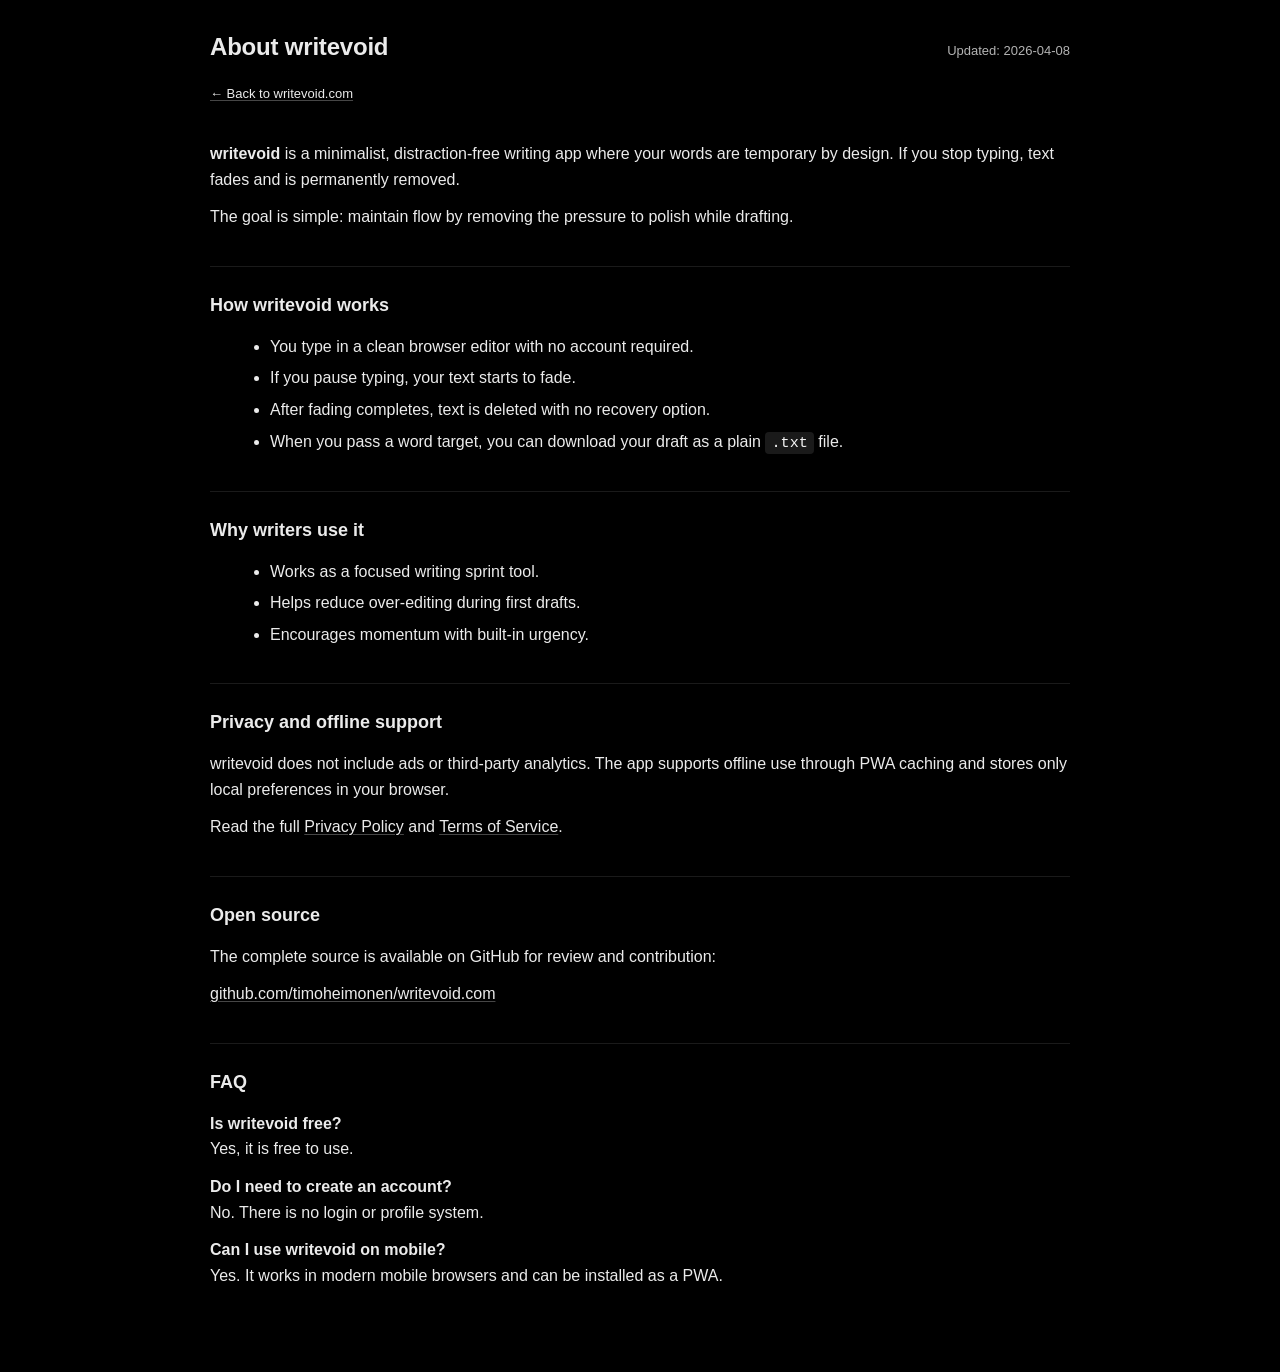
==== public/about.html @ 01dd96e9 "Version 1.0.8" ====
<!--
MIT License

Copyright (c) 2026 Timo Heimonen <timo.heimonen@proton.me>

Permission is hereby granted, free of charge, to any person obtaining a copy
of this software and associated documentation files (the "Software"), to deal
in the Software without restriction, including without limitation the rights
to use, copy, modify, merge, publish, distribute, sublicense, and/or sell
copies of the Software, and to permit persons to whom the Software is
furnished to do so, subject to the following conditions:

The above copyright notice and this permission notice shall be included in all
copies or substantial portions of the Software.

THE SOFTWARE IS PROVIDED "AS IS", WITHOUT WARRANTY OF ANY KIND, EXPRESS OR
IMPLIED, INCLUDING BUT NOT LIMITED TO THE WARRANTIES OF MERCHANTABILITY,
FITNESS FOR A PARTICULAR PURPOSE AND NONINFRINGEMENT. IN NO EVENT SHALL THE
AUTHORS OR COPYRIGHT HOLDERS BE LIABLE FOR ANY CLAIM, DAMAGES OR OTHER
LIABILITY, WHETHER IN AN ACTION OF CONTRACT, TORT OR OTHERWISE, ARISING FROM,
OUT OF OR IN CONNECTION WITH THE SOFTWARE OR THE USE OR OTHER DEALINGS IN THE
SOFTWARE.
-->
<!doctype html>
<html lang="en">

<head>
  <meta charset="utf-8">
  <meta name="viewport" content="width=device-width, initial-scale=1">
  <title>About writevoid - minimalist distraction-free writing app</title>
  <meta name="description"
    content="About writevoid: a minimalist distraction-free writing app where text fades if you stop typing. Works offline, open source, no analytics.">
  <meta name="robots" content="index, follow, max-snippet:-1, max-image-preview:large, max-video-preview:-1">
  <link rel="canonical" href="https://writevoid.com/about.html">
  <meta property="og:title" content="About writevoid - minimalist distraction-free writing app">
  <meta property="og:description"
    content="About writevoid: a minimalist distraction-free writing app where text fades if you stop typing. Works offline, open source, no analytics.">
  <meta property="og:type" content="article">
  <meta property="og:url" content="https://writevoid.com/about.html">
  <meta property="og:image" content="https://writevoid.com/icons/og-image.png">
  <meta property="og:image:alt" content="writevoid editor interface with minimalist writing canvas">
  <meta name="twitter:card" content="summary_large_image">
  <meta name="twitter:title" content="About writevoid - minimalist distraction-free writing app">
  <meta name="twitter:description"
    content="About writevoid: a minimalist distraction-free writing app where text fades if you stop typing. Works offline, open source, no analytics.">
  <meta name="twitter:image" content="https://writevoid.com/icons/og-image.png">
  <meta name="twitter:image:alt" content="writevoid editor interface with minimalist writing canvas">
  <script type="application/ld+json">
    {
      "@context": "https://schema.org",
      "@graph": [
        {
          "@type": "WebPage",
          "name": "About writevoid",
          "url": "https://writevoid.com/about.html",
          "description": "About writevoid: a minimalist distraction-free writing app where text fades if you stop typing.",
          "isPartOf": {
            "@type": "WebSite",
            "name": "writevoid",
            "url": "https://writevoid.com/"
          }
        },
        {
          "@type": "FAQPage",
          "mainEntity": [
            {
              "@type": "Question",
              "name": "What is writevoid?",
              "acceptedAnswer": {
                "@type": "Answer",
                "text": "writevoid is a browser-based minimalist writing app where text starts to fade and then disappears if you stop typing."
              }
            },
            {
              "@type": "Question",
              "name": "Is writevoid a distraction-free writing app?",
              "acceptedAnswer": {
                "@type": "Answer",
                "text": "Yes. writevoid removes typical editor clutter and keeps the focus on continuous writing."
              }
            },
            {
              "@type": "Question",
              "name": "Can I use writevoid offline?",
              "acceptedAnswer": {
                "@type": "Answer",
                "text": "Yes. writevoid is installable as a progressive web app and works offline after your browser caches the app files."
              }
            }
          ]
        }
      ]
    }
  </script>
  <style>
    :root {
      --bg: #000000;
      --fg: rgba(255, 255, 255, 0.92);
      --muted: rgba(255, 255, 255, 0.7);
      --link: rgba(255, 255, 255, 0.92);
      --mono: ui-monospace, SFMono-Regular, Menlo, Monaco, Consolas, "Liberation Mono", "Courier New", monospace;
      --sans: -apple-system, BlinkMacSystemFont, Segoe UI, Roboto, Helvetica, Arial, sans-serif;
    }

    html,
    body {
      margin: 0;
      padding: 0;
      background: var(--bg);
      color: var(--fg);
      font-family: var(--sans);
      line-height: 1.6;
    }

    main {
      max-width: 860px;
      margin: 0 auto;
      padding: 28px 18px 48px;
    }

    header {
      display: flex;
      align-items: baseline;
      justify-content: space-between;
      gap: 12px;
      flex-wrap: wrap;
      margin-bottom: 18px;
    }

    h1 {
      font-size: 24px;
      letter-spacing: -0.2px;
      margin: 0;
    }

    .meta {
      color: var(--muted);
      font-size: 13px;
    }

    section {
      padding: 24px 0;
      margin: 0;
      border-bottom: 1px solid rgba(255, 255, 255, 0.1);
    }

    section:last-child {
      border-bottom: none;
    }

    h2 {
      font-size: 18px;
      margin: 0 0 14px;
      font-weight: 600;
      color: var(--fg);
    }

    p {
      margin: 12px 0;
    }

    ul {
      margin: 12px 0 12px 20px;
    }

    li {
      margin: 6px 0;
    }

    a {
      color: var(--link);
      text-decoration: underline;
      text-underline-offset: 2px;
      text-decoration-color: rgba(128, 128, 128, 0.55);
    }

    code {
      font-family: var(--mono);
      font-size: 0.95em;
      background: rgba(255, 255, 255, 0.1);
      padding: 2px 6px;
      border-radius: 4px;
      color: rgba(255, 255, 255, 0.95);
    }

    .home {
      font-size: 13px;
    }
  </style>
</head>

<body>
  <main>
    <header>
      <h1>About writevoid</h1>
      <div class="meta">Updated: 2026-04-08</div>
    </header>

    <div class="home">
      <a href="https://writevoid.com/">← Back to writevoid.com</a>
    </div>

    <section>
      <p><strong>writevoid</strong> is a minimalist, distraction-free writing app where your words are temporary by
        design. If you stop typing, text fades and is permanently removed.</p>
      <p>The goal is simple: maintain flow by removing the pressure to polish while drafting.</p>
    </section>

    <section>
      <h2>How writevoid works</h2>
      <ul>
        <li>You type in a clean browser editor with no account required.</li>
        <li>If you pause typing, your text starts to fade.</li>
        <li>After fading completes, text is deleted with no recovery option.</li>
        <li>When you pass a word target, you can download your draft as a plain <code>.txt</code> file.</li>
      </ul>
    </section>

    <section>
      <h2>Why writers use it</h2>
      <ul>
        <li>Works as a focused writing sprint tool.</li>
        <li>Helps reduce over-editing during first drafts.</li>
        <li>Encourages momentum with built-in urgency.</li>
      </ul>
    </section>

    <section>
      <h2>Privacy and offline support</h2>
      <p>writevoid does not include ads or third-party analytics. The app supports offline use through PWA caching and
        stores only local preferences in your browser.</p>
      <p>Read the full <a href="/privacy.html">Privacy Policy</a> and <a href="/tos.html">Terms of Service</a>.</p>
    </section>

    <section>
      <h2>Open source</h2>
      <p>The complete source is available on GitHub for review and contribution:</p>
      <p><a href="https://github.com/timoheimonen/writevoid.com" target="_blank"
          rel="noopener">github.com/timoheimonen/writevoid.com</a></p>
    </section>

    <section>
      <h2>FAQ</h2>
      <p><strong>Is writevoid free?</strong><br>Yes, it is free to use.</p>
      <p><strong>Do I need to create an account?</strong><br>No. There is no login or profile system.</p>
      <p><strong>Can I use writevoid on mobile?</strong><br>Yes. It works in modern mobile browsers and can be installed as a PWA.</p>
    </section>
  </main>
</body>

</html>
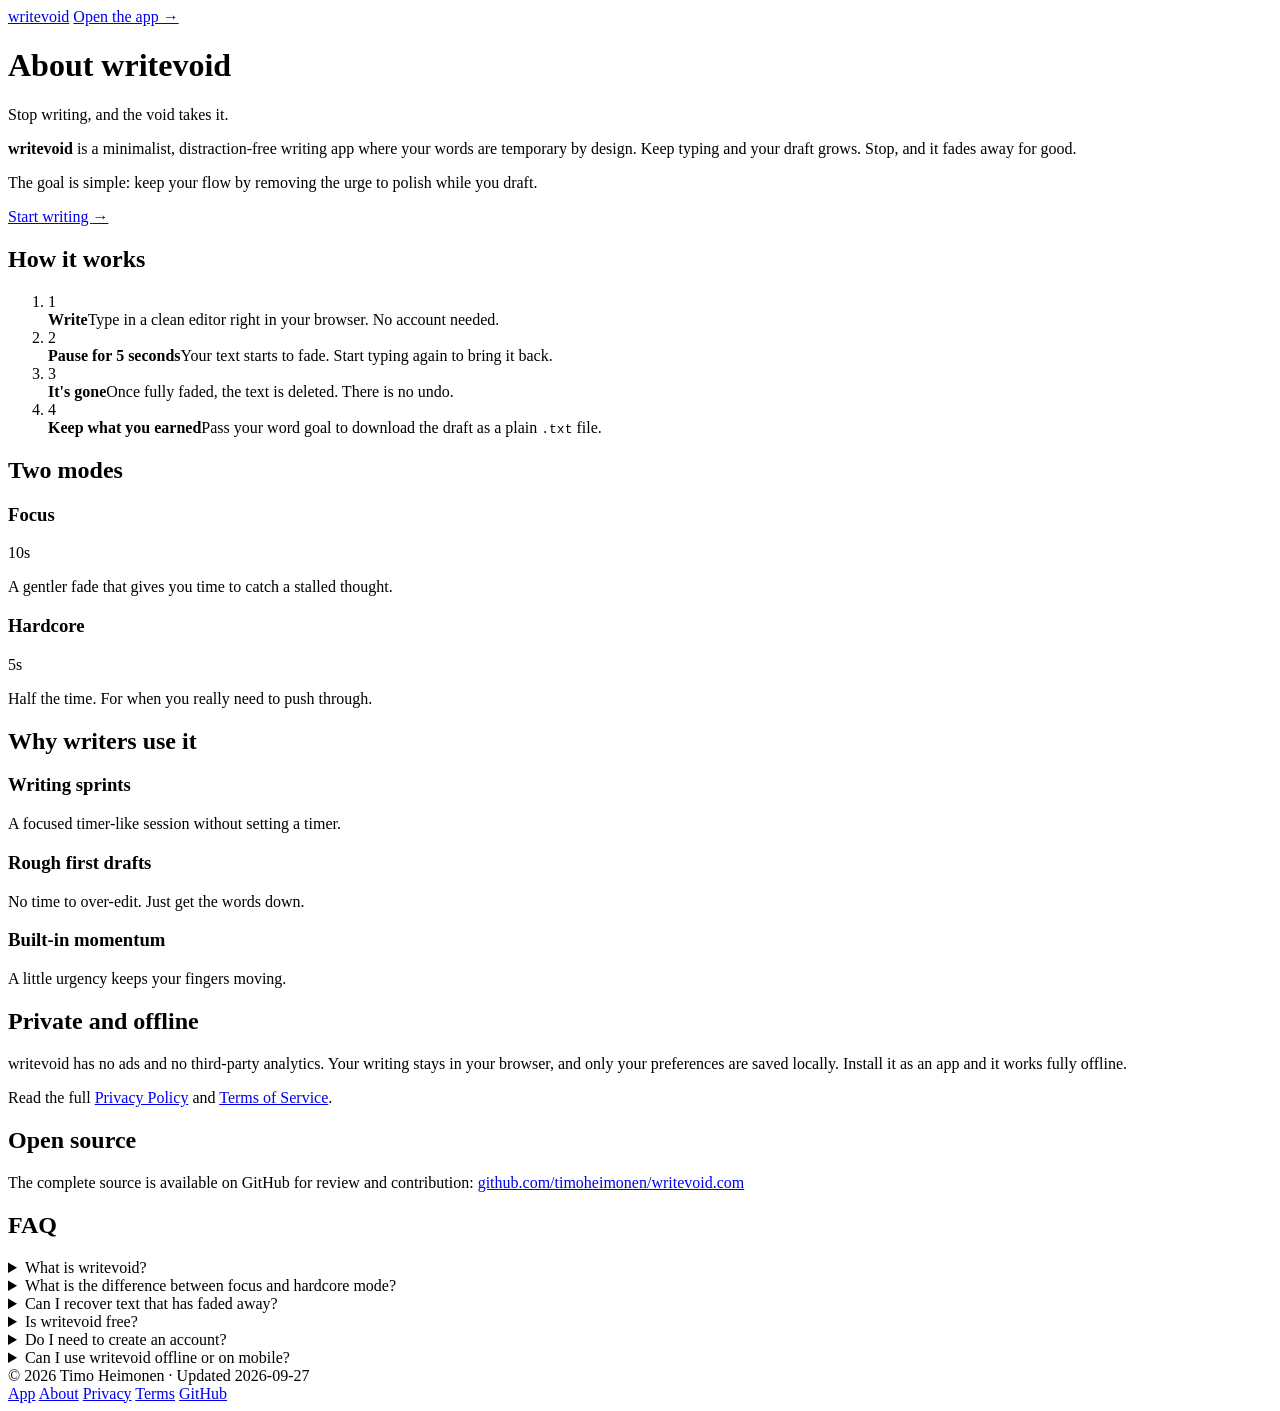
==== commit 2bb6df7d: "Version 1.0.9" ====
--- a/public/about.html
+++ b/public/about.html
@@ -31,12 +31,12 @@
   <meta name="description"
     content="About writevoid: a minimalist distraction-free writing app where text fades if you stop typing. Works offline, open source, no analytics.">
   <meta name="robots" content="index, follow, max-snippet:-1, max-image-preview:large, max-video-preview:-1">
-  <link rel="canonical" href="https://writevoid.com/about.html">
+  <link rel="canonical" href="https://writevoid.com/about">
   <meta property="og:title" content="About writevoid - minimalist distraction-free writing app">
   <meta property="og:description"
     content="About writevoid: a minimalist distraction-free writing app where text fades if you stop typing. Works offline, open source, no analytics.">
   <meta property="og:type" content="article">
-  <meta property="og:url" content="https://writevoid.com/about.html">
+  <meta property="og:url" content="https://writevoid.com/about">
   <meta property="og:image" content="https://writevoid.com/icons/og-image.png">
   <meta property="og:image:alt" content="writevoid editor interface with minimalist writing canvas">
   <meta name="twitter:card" content="summary_large_image">
@@ -52,8 +52,9 @@
         {
           "@type": "WebPage",
           "name": "About writevoid",
-          "url": "https://writevoid.com/about.html",
+          "url": "https://writevoid.com/about",
           "description": "About writevoid: a minimalist distraction-free writing app where text fades if you stop typing.",
+          "dateModified": "2026-09-27",
           "isPartOf": {
             "@type": "WebSite",
             "name": "writevoid",
@@ -73,18 +74,42 @@
             },
             {
               "@type": "Question",
-              "name": "Is writevoid a distraction-free writing app?",
-              "acceptedAnswer": {
-                "@type": "Answer",
-                "text": "Yes. writevoid removes typical editor clutter and keeps the focus on continuous writing."
-              }
-            },
-            {
-              "@type": "Question",
-              "name": "Can I use writevoid offline?",
-              "acceptedAnswer": {
-                "@type": "Answer",
-                "text": "Yes. writevoid is installable as a progressive web app and works offline after your browser caches the app files."
+              "name": "What is the difference between focus and hardcore mode?",
+              "acceptedAnswer": {
+                "@type": "Answer",
+                "text": "Both modes start fading your text after 5 seconds without typing. In focus mode the text fades out over 10 seconds, in hardcore mode over 5 seconds. Start typing again before it is gone and the text comes back."
+              }
+            },
+            {
+              "@type": "Question",
+              "name": "Can I recover text that has faded away?",
+              "acceptedAnswer": {
+                "@type": "Answer",
+                "text": "No. Once text has fully faded it is deleted permanently. To keep a draft, reach your word goal and download it as a .txt file."
+              }
+            },
+            {
+              "@type": "Question",
+              "name": "Is writevoid free?",
+              "acceptedAnswer": {
+                "@type": "Answer",
+                "text": "Yes. It is free to use, with no ads."
+              }
+            },
+            {
+              "@type": "Question",
+              "name": "Do I need to create an account?",
+              "acceptedAnswer": {
+                "@type": "Answer",
+                "text": "No. There is no login or profile system."
+              }
+            },
+            {
+              "@type": "Question",
+              "name": "Can I use writevoid offline or on mobile?",
+              "acceptedAnswer": {
+                "@type": "Answer",
+                "text": "Yes. It works in modern desktop and mobile browsers, and you can install it as a progressive web app that works offline after the first visit."
               }
             }
           ]
@@ -92,160 +117,141 @@
       ]
     }
   </script>
-  <style>
-    :root {
-      --bg: #000000;
-      --fg: rgba(255, 255, 255, 0.92);
-      --muted: rgba(255, 255, 255, 0.7);
-      --link: rgba(255, 255, 255, 0.92);
-      --mono: ui-monospace, SFMono-Regular, Menlo, Monaco, Consolas, "Liberation Mono", "Courier New", monospace;
-      --sans: -apple-system, BlinkMacSystemFont, Segoe UI, Roboto, Helvetica, Arial, sans-serif;
-    }
-
-    html,
-    body {
-      margin: 0;
-      padding: 0;
-      background: var(--bg);
-      color: var(--fg);
-      font-family: var(--sans);
-      line-height: 1.6;
-    }
-
-    main {
-      max-width: 860px;
-      margin: 0 auto;
-      padding: 28px 18px 48px;
-    }
-
-    header {
-      display: flex;
-      align-items: baseline;
-      justify-content: space-between;
-      gap: 12px;
-      flex-wrap: wrap;
-      margin-bottom: 18px;
-    }
-
-    h1 {
-      font-size: 24px;
-      letter-spacing: -0.2px;
-      margin: 0;
-    }
-
-    .meta {
-      color: var(--muted);
-      font-size: 13px;
-    }
-
-    section {
-      padding: 24px 0;
-      margin: 0;
-      border-bottom: 1px solid rgba(255, 255, 255, 0.1);
-    }
-
-    section:last-child {
-      border-bottom: none;
-    }
-
-    h2 {
-      font-size: 18px;
-      margin: 0 0 14px;
-      font-weight: 600;
-      color: var(--fg);
-    }
-
-    p {
-      margin: 12px 0;
-    }
-
-    ul {
-      margin: 12px 0 12px 20px;
-    }
-
-    li {
-      margin: 6px 0;
-    }
-
-    a {
-      color: var(--link);
-      text-decoration: underline;
-      text-underline-offset: 2px;
-      text-decoration-color: rgba(128, 128, 128, 0.55);
-    }
-
-    code {
-      font-family: var(--mono);
-      font-size: 0.95em;
-      background: rgba(255, 255, 255, 0.1);
-      padding: 2px 6px;
-      border-radius: 4px;
-      color: rgba(255, 255, 255, 0.95);
-    }
-
-    .home {
-      font-size: 13px;
-    }
-  </style>
+  <script>
+    // Follow the theme chosen in the app, falling back to the system setting
+    try {
+      const t = localStorage.getItem('writevoid_theme');
+      if (t === 'dark' || t === 'light') document.documentElement.dataset.theme = t;
+    } catch (e) {}
+  </script>
+  <link rel="stylesheet" href="/pages.css?v=1.0.9">
 </head>
 
 <body>
+  <div class="topbar">
+    <a class="wordmark" href="https://writevoid.com/">writevoid</a>
+    <a class="topbar-link" href="https://writevoid.com/">Open the app →</a>
+  </div>
+
   <main>
-    <header>
-      <h1>About writevoid</h1>
-      <div class="meta">Updated: 2026-04-08</div>
+    <header class="hero">
+      <h1 class="eyebrow">About writevoid</h1>
+      <p class="display">Stop writing, and the void <span class="fade-demo">takes it.</span></p>
+      <p class="lead"><strong>writevoid</strong> is a minimalist, distraction-free writing app where your words are
+        temporary by design. Keep typing and your draft grows. Stop, and it fades away for good.</p>
+      <p class="lead">The goal is simple: keep your flow by removing the urge to polish while you draft.</p>
+      <a class="cta" href="https://writevoid.com/">Start writing <span aria-hidden="true">→</span></a>
     </header>
 
-    <div class="home">
-      <a href="https://writevoid.com/">← Back to writevoid.com</a>
-    </div>
-
-    <section>
-      <p><strong>writevoid</strong> is a minimalist, distraction-free writing app where your words are temporary by
-        design. If you stop typing, text fades and is permanently removed.</p>
-      <p>The goal is simple: maintain flow by removing the pressure to polish while drafting.</p>
-    </section>
-
-    <section>
-      <h2>How writevoid works</h2>
-      <ul>
-        <li>You type in a clean browser editor with no account required.</li>
-        <li>If you pause typing, your text starts to fade.</li>
-        <li>After fading completes, text is deleted with no recovery option.</li>
-        <li>When you pass a word target, you can download your draft as a plain <code>.txt</code> file.</li>
-      </ul>
-    </section>
-
-    <section>
-      <h2>Why writers use it</h2>
-      <ul>
-        <li>Works as a focused writing sprint tool.</li>
-        <li>Helps reduce over-editing during first drafts.</li>
-        <li>Encourages momentum with built-in urgency.</li>
-      </ul>
-    </section>
-
-    <section>
-      <h2>Privacy and offline support</h2>
-      <p>writevoid does not include ads or third-party analytics. The app supports offline use through PWA caching and
-        stores only local preferences in your browser.</p>
-      <p>Read the full <a href="/privacy.html">Privacy Policy</a> and <a href="/tos.html">Terms of Service</a>.</p>
-    </section>
-
-    <section>
-      <h2>Open source</h2>
-      <p>The complete source is available on GitHub for review and contribution:</p>
-      <p><a href="https://github.com/timoheimonen/writevoid.com" target="_blank"
+    <section aria-labelledby="how">
+      <h2 id="how">How it works</h2>
+      <ol class="steps">
+        <li>
+          <span class="step-num">1</span>
+          <div><strong>Write</strong><span>Type in a clean editor right in your browser. No account needed.</span></div>
+        </li>
+        <li>
+          <span class="step-num">2</span>
+          <div><strong>Pause for 5 seconds</strong><span>Your text starts to fade. Start typing again to bring it back.</span></div>
+        </li>
+        <li>
+          <span class="step-num">3</span>
+          <div><strong>It's gone</strong><span>Once fully faded, the text is deleted. There is no undo.</span></div>
+        </li>
+        <li>
+          <span class="step-num">4</span>
+          <div><strong>Keep what you earned</strong><span>Pass your word goal to download the draft as a plain <code>.txt</code> file.</span></div>
+        </li>
+      </ol>
+    </section>
+
+    <section aria-labelledby="modes">
+      <h2 id="modes">Two modes</h2>
+      <div class="cards">
+        <div class="card">
+          <h3>Focus</h3>
+          <span class="mode-time">10s</span>
+          <p>A gentler fade that gives you time to catch a stalled thought.</p>
+        </div>
+        <div class="card">
+          <h3>Hardcore</h3>
+          <span class="mode-time">5s</span>
+          <p>Half the time. For when you really need to push through.</p>
+        </div>
+      </div>
+    </section>
+
+    <section aria-labelledby="why">
+      <h2 id="why">Why writers use it</h2>
+      <div class="cards">
+        <div class="card">
+          <h3>Writing sprints</h3>
+          <p>A focused timer-like session without setting a timer.</p>
+        </div>
+        <div class="card">
+          <h3>Rough first drafts</h3>
+          <p>No time to over-edit. Just get the words down.</p>
+        </div>
+        <div class="card">
+          <h3>Built-in momentum</h3>
+          <p>A little urgency keeps your fingers moving.</p>
+        </div>
+      </div>
+    </section>
+
+    <section aria-labelledby="privacy">
+      <h2 id="privacy">Private and offline</h2>
+      <p>writevoid has no ads and no third-party analytics. Your writing stays in your browser, and only your
+        preferences are saved locally. Install it as an app and it works fully offline.</p>
+      <p class="muted">Read the full <a href="/privacy">Privacy Policy</a> and <a href="/tos">Terms of Service</a>.</p>
+    </section>
+
+    <section aria-labelledby="source">
+      <h2 id="source">Open source</h2>
+      <p>The complete source is available on GitHub for review and contribution:
+        <a href="https://github.com/timoheimonen/writevoid.com" target="_blank"
           rel="noopener">github.com/timoheimonen/writevoid.com</a></p>
     </section>
 
-    <section>
-      <h2>FAQ</h2>
-      <p><strong>Is writevoid free?</strong><br>Yes, it is free to use.</p>
-      <p><strong>Do I need to create an account?</strong><br>No. There is no login or profile system.</p>
-      <p><strong>Can I use writevoid on mobile?</strong><br>Yes. It works in modern mobile browsers and can be installed as a PWA.</p>
+    <section aria-labelledby="faq">
+      <h2 id="faq">FAQ</h2>
+        <details>
+          <summary>What is writevoid?</summary>
+          <p>writevoid is a browser-based minimalist writing app where text starts to fade and then disappears if you stop typing.</p>
+        </details>
+        <details>
+          <summary>What is the difference between focus and hardcore mode?</summary>
+          <p>Both modes start fading your text after 5 seconds without typing. In focus mode the text fades out over 10 seconds, in hardcore mode over 5 seconds. Start typing again before it is gone and the text comes back.</p>
+        </details>
+        <details>
+          <summary>Can I recover text that has faded away?</summary>
+          <p>No. Once text has fully faded it is deleted permanently. To keep a draft, reach your word goal and download it as a <code>.txt</code> file.</p>
+        </details>
+        <details>
+          <summary>Is writevoid free?</summary>
+          <p>Yes. It is free to use, with no ads.</p>
+        </details>
+        <details>
+          <summary>Do I need to create an account?</summary>
+          <p>No. There is no login or profile system.</p>
+        </details>
+        <details>
+          <summary>Can I use writevoid offline or on mobile?</summary>
+          <p>Yes. It works in modern desktop and mobile browsers, and you can install it as a progressive web app that works offline after the first visit.</p>
+        </details>
     </section>
   </main>
+
+  <footer>
+    <span>© 2026 Timo Heimonen · Updated 2026-09-27</span>
+    <nav aria-label="Site">
+      <a href="https://writevoid.com/">App</a>
+      <a href="/about">About</a>
+      <a href="/privacy">Privacy</a>
+      <a href="/tos">Terms</a>
+      <a href="https://github.com/timoheimonen/writevoid.com" target="_blank" rel="noopener">GitHub</a>
+    </nav>
+  </footer>
 </body>
 
 </html>
